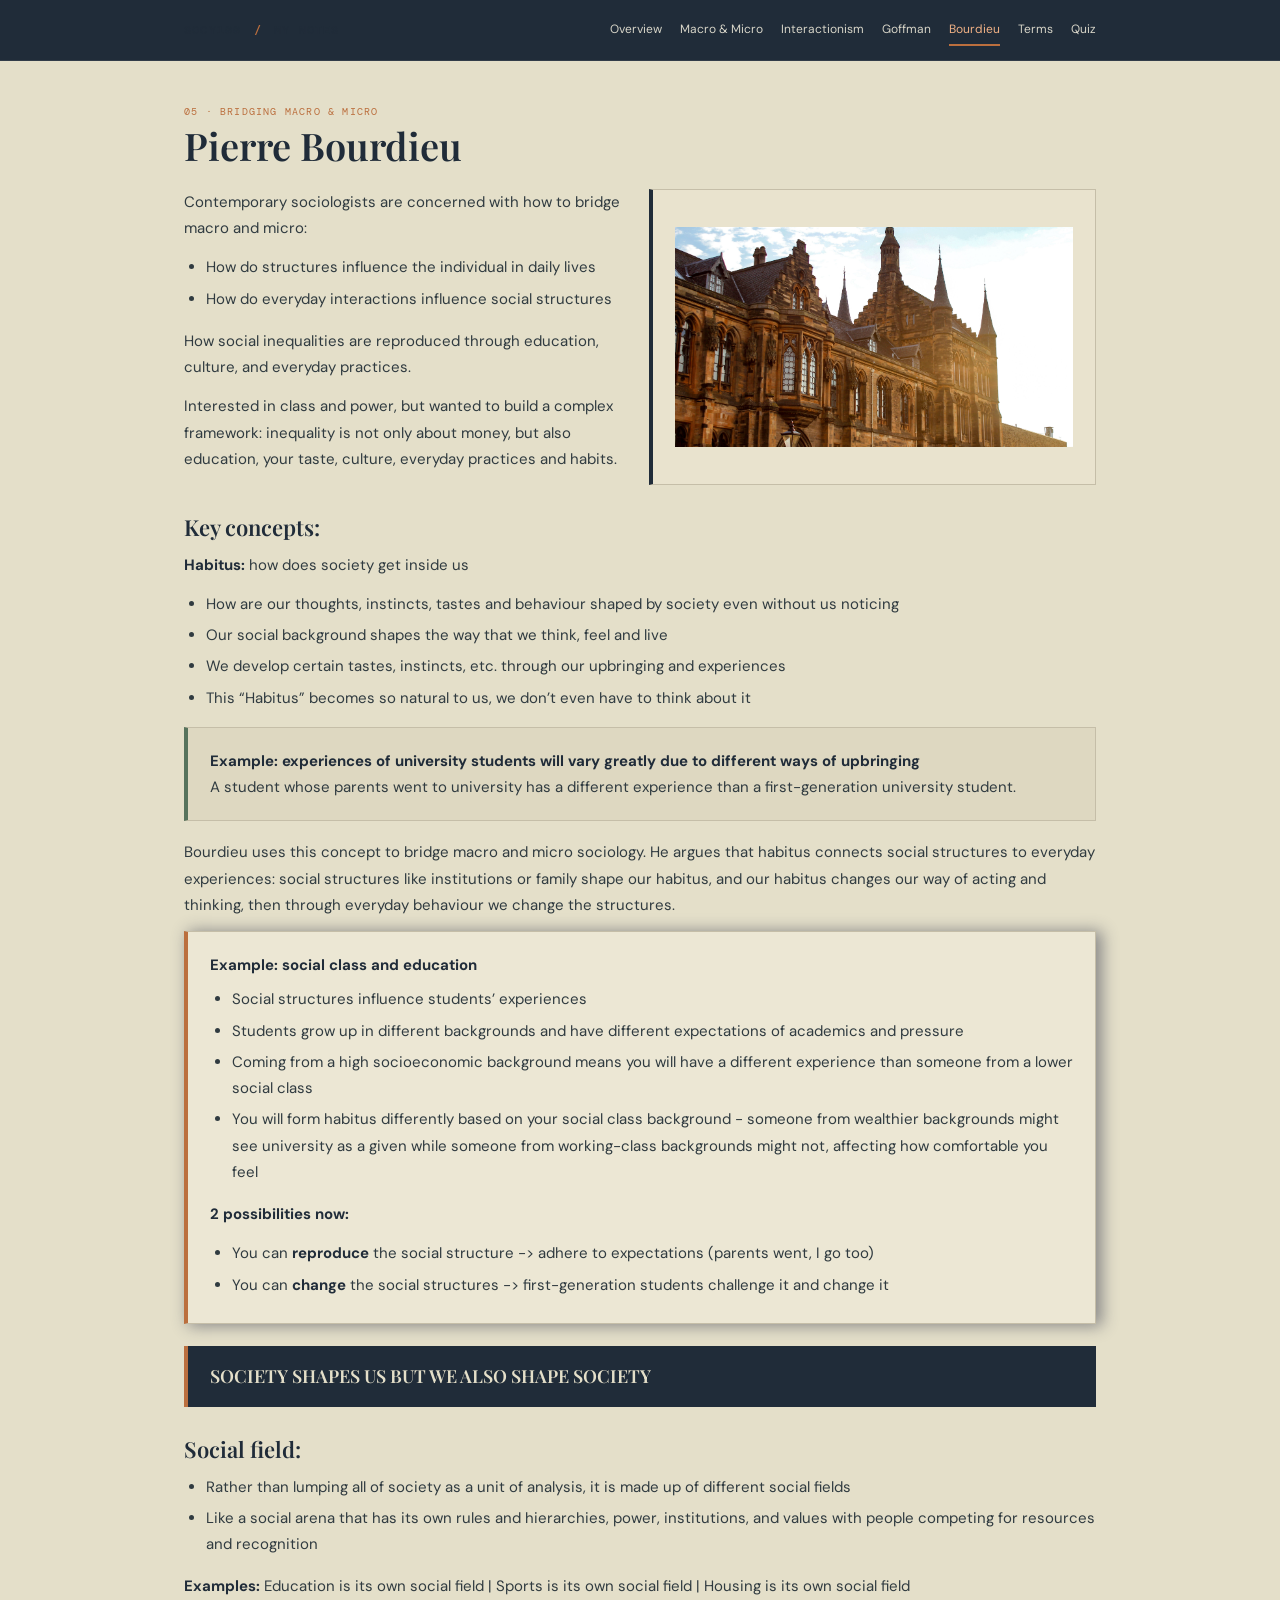
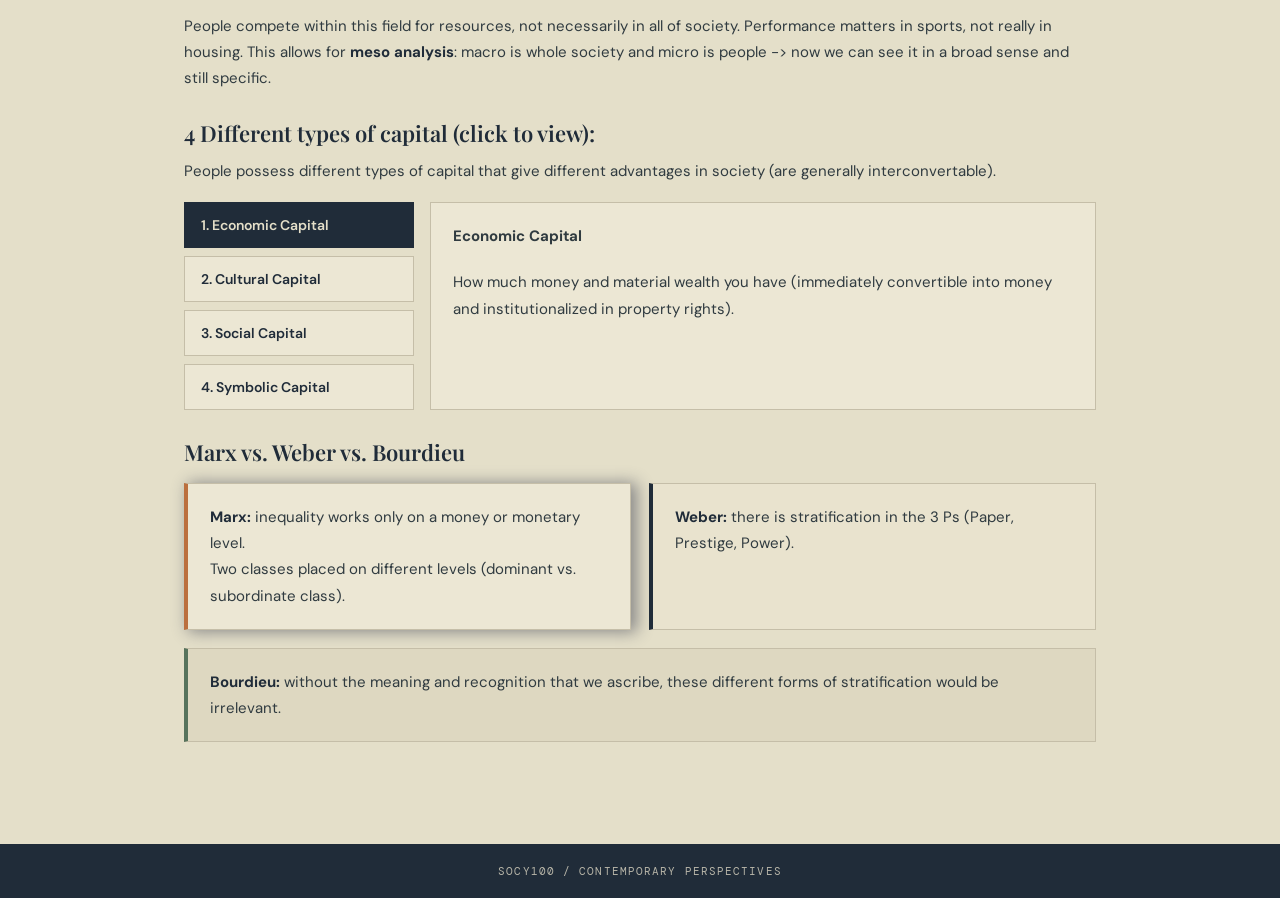
==== bourdieu.html @ b2c7a216 "[TASK] finally finished" ====
<!doctype html>
<html lang="en">
<head>
  <meta charset="utf-8">
  <meta name="viewport" content="width=device-width, initial-scale=1">
  <title>Pierre Bourdieu — SOCY100</title>
  <link rel="stylesheet" href="style.css">
  <link href="https://fonts.googleapis.com/css2?family=DM+Mono:wght@400;500&family=DM+Sans:wght@400;500;600&family=Playfair+Display:ital,wght@0,600;1,600&display=swap" rel="stylesheet">
</head>
<body>
  <nav>
    <div class="container">
      <b><a href="index.html">SOCY100 <i>/</i> MY NOTES</a></b>
      <div class="nav-links">
        <a href="index.html">Overview</a>
        <a href="macro.html">Macro &amp; Micro</a>
        <a href="symbolic.html">Interactionism</a>
        <a href="goffman.html">Goffman</a>
        <a href="bourdieu.html" class="active">Bourdieu</a>
        <a href="terms.html">Terms</a>
        <a href="quiz.html">Quiz</a>
      </div>
    </div>
  </nav>

  <main class="container">
    <section>
      <div class="sec-n">05 · BRIDGING MACRO &amp; MICRO</div>
      <h1 class="page-title">Pierre Bourdieu</h1>

      <div class="row">
        <div>
          <p>Contemporary sociologists are concerned with how to bridge macro and micro:</p>
          <ul>
            <li>How do structures influence the individual in daily lives</li>
            <li>How do everyday interactions influence social structures</li>
          </ul>
          <p>How social inequalities are reproduced through education, culture, and everyday practices.</p>
          <p>Interested in class and power, but wanted to build a complex framework: inequality is not only about money, but also education, your taste, culture, everyday practices and habits.</p>
        </div>
        <div class="card bc" style="display:flex;align-items:center;justify-content:center">
          <img src="img/univ.jpg" alt="University campus" style="width:100%;max-height:220px;object-fit:cover" onerror="this.outerHTML='<p><b>Bridging Macro &amp; Micro</b><br>Class, education, and everyday practices</p>'">
        </div>
      </div>

      <h3>Key concepts:</h3>
      <p><b>Habitus:</b> how does society get inside us</p>
      <ul>
        <li>How are our thoughts, instincts, tastes and behaviour shaped by society even without us noticing</li>
        <li>Our social background shapes the way that we think, feel and live</li>
        <li>We develop certain tastes, instincts, etc. through our upbringing and experiences</li>
        <li>This “Habitus” becomes so natural to us, we don’t even have to think about it</li>
      </ul>

      <div class="card cc">
        <b>Example: experiences of university students will vary greatly due to different ways of upbringing</b><br>
        A student whose parents went to university has a different experience than a first-generation university student.
      </div>

      <p style="margin-top:18px">Bourdieu uses this concept to bridge macro and micro sociology. He argues that habitus connects social structures to everyday experiences: social structures like institutions or family shape our habitus, and our habitus changes our way of acting and thinking, then through everyday behaviour we change the structures.</p>

      <div class="card ac">
        <b>Example: social class and education</b>
        <ul>
          <li>Social structures influence students’ experiences</li>
          <li>Students grow up in different backgrounds and have different expectations of academics and pressure</li>
          <li>Coming from a high socioeconomic background means you will have a different experience than someone from a lower social class</li>
          <li>You will form habitus differently based on your social class background - someone from wealthier backgrounds might see university as a given while someone from working-class backgrounds might not, affecting how comfortable you feel</li>
        </ul>
        <p><b>2 possibilities now:</b></p>
        <ul style="margin-bottom:0">
          <li>You can <b>reproduce</b> the social structure -> adhere to expectations (parents went, I go too)</li>
          <li>You can <b>change</b> the social structures -> first-generation students challenge it and change it</li>
        </ul>
      </div>

      <div class="quote">SOCIETY SHAPES US BUT WE ALSO SHAPE SOCIETY</div>

      <h3>Social field:</h3>
      <ul>
        <li>Rather than lumping all of society as a unit of analysis, it is made up of different social fields</li>
        <li>Like a social arena that has its own rules and hierarchies, power, institutions, and values with people competing for resources and recognition</li>
      </ul>
      <p><b>Examples:</b> Education is its own social field | Sports is its own social field | Housing is its own social field</p>
      <p>People compete within this field for resources, not necessarily in all of society. Performance matters in sports, not really in housing. This allows for <b>meso analysis</b>: macro is whole society and micro is people -> now we can see it in a broad sense and still specific.</p>

      <h3>4 Different types of capital (click to view):</h3>
      <p>People possess different types of capital that give different advantages in society (are generally interconvertable).</p>

      <div class="capital-layout">
        <div class="tabs" id="tabs">
          <button class="on">1. Economic Capital</button>
          <button>2. Cultural Capital</button>
          <button>3. Social Capital</button>
          <button>4. Symbolic Capital</button>
        </div>
        <div class="card">
          <div class="pane on">
            <h4 style="margin-top:0">Economic Capital</h4>
            <p>How much money and material wealth you have (immediately convertible into money and institutionalized in property rights).</p>
          </div>
          <div class="pane">
            <h4 style="margin-top:0">Cultural Capital: Things you have and know</h4>
            <ul>
              <li><b>Embodied:</b> qualities of your mind and body (skills, looks, accent, postures, tastes, ...)</li>
              <li><b>Objectified:</b> material objects (vintage clothes, art, books - just not money)</li>
              <li><b>Institutionalized:</b> qualifications, credentials, social measures of capital (law degree, …)</li>
            </ul>
            <p style="margin-bottom:0"><b>Example:</b> house -> economic capital transformed into cultural capital.</p>
          </div>
          <div class="pane">
            <h4 style="margin-top:0">Social Capital: The people you know</h4>
            <ul>
              <li>Social networks and group memberships</li>
              <li><b>Volume of Social Capital:</b> size of network one can mobilize & capital possessed by each one
                <li>
                    Requires unceasing, long-term effort of sociability (investing time, gifting presents)
                </li>
            </ul>
          </div>
          <div class="pane">
            <h4 style="margin-top:0">Symbolic Capital (separate from the other three)</h4>
            <ul>
              <li>Recognition and legitimacy of other capital</li>
              <li>Without symbolic capital, other capital would be insignificant</li>
              <li><b>Example:</b> you study in another country, get a degree, come to a Western country and it is not recognized -> the cultural capital loses its value without symbolic capital</li>
            </ul>
          </div>
        </div>
      </div>

      <h3>Marx vs. Weber vs. Bourdieu</h3>
      <div class="row">
        <div class="card ac"><b>Marx:</b> inequality works only on a money or monetary level.<br>Two classes placed on different levels (dominant vs. subordinate class).</div>
        <div class="card bc"><b>Weber:</b> there is stratification in the 3 Ps (Paper, Prestige, Power).</div>
        <div class="card cc" style="grid-column: 1 / -1"><b>Bourdieu:</b> without the meaning and recognition that we ascribe, these different forms of stratification would be irrelevant.</div>
      </div>
    </section>

    
  </main>

  <footer>SOCY100 / CONTEMPORARY PERSPECTIVES</footer>
  <script src="script.js"></script>
</body>
</html>
---- style.css ----
:root {
  --navy: #202C39;
  --navy2: #283845;
  --cream: #E4DFC9;
  --beige: #D8D3BC;
  --card: #ECE7D4;
  --rust: #BB6F3E;
  --white: #FFFFFF;
  --text: #303b40;
  --muted: #6e716b;
  --border: #c5bea8;
  --sans: "DM Sans", Arial, sans-serif;
  --serif: "Playfair Display", Georgia, serif;
  --mono: "DM Mono", monospace;
}

* {
  box-sizing: border-box;
}

html {
  scroll-behavior: smooth;
}

body {
  margin: 0;
  background: var(--cream);
  color: var(--text);
  font: 15px/1.75 var(--sans);
  min-height: 100vh;
  display: flex;
  flex-direction: column;
}

a {
  color: inherit;
  text-decoration: none;
}

.container {
  max-width: 960px;
  margin: 0 auto;
  padding: 0 24px;
}

/* Navigation */
nav {
  background: var(--navy);
  color: var(--cream);
  position: sticky;
  top: 0;
  z-index: 50;
  border-bottom: 1px solid rgba(255, 255, 255, 0.08);
}

nav .container {
  display: flex;
  align-items: center;
  justify-content: space-between;
  min-height: 60px;
  gap: 16px;
  flex-wrap: wrap;
}

nav b {
  font: 500 12px var(--mono);
  letter-spacing: 0.1em;
}

nav b i {
  font-style: normal;
  color: var(--rust);
  padding: 0 4px;
}

.nav-links {
  display: flex;
  gap: 18px;
  flex-wrap: wrap;
}

.nav-links a {
  font-size: 12px;
  color: #d7d5c8;
  padding: 4px 0;
  border-bottom: 2px solid transparent;
  transition: color 0.2s, border-color 0.2s;
}

.nav-links a:hover,
.nav-links a.active {
  color: #f0b185;
  border-bottom-color: var(--rust);
}

/* Hero Slideshow (index.html) */
.hero {
  position: relative;
  height: 360px;
  background: var(--navy2);
  overflow: hidden;
  border-bottom: 1px solid var(--border);
}

.slide {
  position: absolute;
  inset: 0;
  opacity: 0;
  transition: opacity 0.7s ease;
  background: linear-gradient(135deg, #202C39 0%, #374a5a 100%);
}

.slide[style*="--g:1"] {
  background: linear-gradient(135deg, #283845 0%, #5c4333 100%);
}

.slide[style*="--g:2"] {
  background: linear-gradient(135deg, #1b2530 0%, #463c35 100%);
}

.slide.on {
  opacity: 1;
}

.slide img {
  width: 100%;
  height: 100%;
  object-fit: cover;
  opacity: 0.35;
}

.ov {
  position: relative;
  z-index: 2;
  height: 100%;
  display: flex;
  align-items: center;
  color: var(--cream);
}

.kick {
  font: 10px var(--mono);
  letter-spacing: 0.14em;
  color: #e4a071;
  margin-bottom: 12px;
}

.hero h1 {
  font: 600 clamp(32px, 5vw, 52px)/1.12 var(--serif);
  margin: 0;
  max-width: 720px;
}

.hero h1 em {
  color: #e4a071;
  font-style: italic;
}

.dots {
  position: absolute;
  bottom: 18px;
  left: 50%;
  transform: translateX(-50%);
  display: flex;
  gap: 8px;
  z-index: 3;
}

.dots button {
  width: 9px;
  height: 9px;
  border-radius: 50%;
  border: 1px solid var(--cream);
  background: transparent;
  padding: 0;
  cursor: pointer;
}

.dots button.on {
  background: var(--rust);
  border-color: var(--rust);
}

/* Main Content */
main.container {
  flex: 1;
  padding-top: 44px;
  padding-bottom: 60px;
}

section {
  margin-bottom: 42px;
}

.sec-n {
  font: 10px var(--mono);
  letter-spacing: 0.12em;
  color: var(--rust);
  margin-bottom: 6px;
}

h1.page-title,
h2 {
  font: 600 clamp(28px, 4vw, 38px)/1.18 var(--serif);
  color: var(--navy);
  margin: 0 0 20px;
}

h3 {
  font: 600 22px/1.3 var(--serif);
  color: var(--navy);
  margin: 28px 0 10px;
}

p {
  margin: 0 0 13px;
}

ul {
  padding-left: 22px;
  margin: 8px 0 16px;
}

li {
  margin: 5px 0;
}

b {
  color: var(--navy);
}

mark {
  background: #e7bd9d;
  color: var(--navy);
  padding: 2px 6px;
}

/* Cards & Grid Layout */
.row {
  display: grid;
  grid-template-columns: repeat(2, 1fr);
  gap: 18px;
  margin: 16px 0;
}

.card {
  background: var(--card);
  border: 1px solid var(--border);
  padding: 20px 22px;
}

.card.ac {
  border-left: 4px solid var(--rust);
  box-shadow: 5px 1px 15px 1px #888888; /* Outer shadow */
}

.card.bc {
  background: #e9e3ce;
  border-left: 4px solid var(--navy);
}

.card.cc {
  background: #ded8c1;
  border-left: 4px solid #57735c;
}

.quote {
  background: var(--navy);
  color: var(--cream);
  font: 600 18px/1.4 var(--serif);
  padding: 18px 22px;
  margin: 22px 0;
  border-left: 4px solid var(--rust);
}

.yr {
  font: 10px var(--mono);
  letter-spacing: 0.08em;
  color: var(--rust);
  margin-bottom: 4px;
}

/* People Strip (index.html) */
.strip-wrap {
  position: relative;
  display: flex;
  align-items: center;
  gap: 8px;
}

.strip {
  display: flex;
  gap: 14px;
  overflow-x: auto;
  scroll-behavior: smooth;
  padding: 6px 2px 14px;
}

.person {
  min-width: 200px;
  max-width: 200px;
  background: var(--card);
  border: 1px solid var(--border);
  padding: 16px;
  display: flex;
  flex-direction: column;
}

.person img {
  width: 100%;
  height: 150px;
  object-fit: cover;
  margin-top: auto;
  border: 1px solid var(--border);
}

.av {
  width: 34px;
  height: 34px;
  border-radius: 50%;
  background: var(--navy);
  color: var(--cream);
  font: 11px var(--mono);
  display: grid;
  place-items: center;
  margin-bottom: 10px;
}

.person p {
  font-size: 13px;
  color: var(--muted);
  margin: 6px 0 12px;
}

.arr {
  background: var(--navy);
  color: var(--cream);
  border: 0;
  width: 32px;
  height: 32px;
  font-size: 18px;
  cursor: pointer;
  flex-shrink: 0;
}

.arr:hover {
  background: var(--rust);
}

/* Timeline Grid */
.tl {
  display: grid;
  grid-template-columns: repeat(2, 1fr);
  gap: 16px;
}

/* Macro/Micro Icon Placeholders */
.ph {
  background: var(--navy2);
  color: var(--cream);
  height: 110px;
  display: grid;
  place-items: center;
  font-size: 38px;
  border: 1px solid var(--border);
}

.ph.g {
  background: #475b52;
}

/* Bourdieu Interactive Capital Tabs */
.capital-layout {
  display: grid;
  grid-template-columns: 230px 1fr;
  gap: 16px;
  margin: 18px 0 28px;
}

.tabs {
  display: flex;
  flex-direction: column;
  gap: 8px;
}

.tabs button {
  background: var(--card);
  border: 1px solid var(--border);
  padding: 13px 16px;
  text-align: left;
  font: 600 14px var(--sans);
  color: var(--navy);
  cursor: pointer;
  transition: background 0.15s, border-color 0.15s;
}

.tabs button:hover {
  border-color: var(--rust);
}

.tabs button.on {
  background: var(--navy);
  color: var(--cream);
  border-color: var(--navy);
}

.pane {
  display: none;
}

.pane.on {
  display: block;
}

/* Quiz */
.progress {
  height: 6px;
  background: var(--beige);
  margin-bottom: 20px;
}

.progress-bar {
  height: 100%;
  width: 0%;
  background: var(--rust);
  transition: width 0.25s ease;
}

#a {
  display: grid;
  grid-template-columns: 1fr 1fr;
  gap: 10px;
  margin-top: 14px;
}

.opt {
  background: var(--cream);
  border: 1px solid var(--border);
  padding: 12px 14px;
  text-align: left;
  font: 14px var(--sans);
  color: var(--navy);
  cursor: pointer;
}

.opt:hover:not(:disabled) {
  border-color: var(--rust);
  background: #efe9d4;
}

.opt.ok {
  background: #d8e3d5;
  border-color: #57735c;
}

.opt.no {
  background: #eed8cf;
  border-color: #a45140;
}

.btn {
  background: var(--navy);
  color: var(--cream);
  border: 0;
  padding: 10px 18px;
  font: 600 13px var(--sans);
  cursor: pointer;
  margin-top: 14px;
}

.btn:hover {
  background: var(--rust);
}

.d-none {
  display: none !important;
}

/* Page Next/Prev Footer Bar */
.page-nav {
  display: flex;
  justify-content: space-between;
  border-top: 1px solid var(--border);
  padding-top: 22px;
  margin-top: 40px;
  font: 12px var(--mono);
}

.page-nav a {
  color: var(--navy);
  padding: 8px 14px;
  border: 1px solid var(--border);
  background: var(--card);
}

.page-nav a:hover {
  border-color: var(--rust);
  color: var(--rust);
}

footer {
  background: var(--navy);
  color: #b7b5a8;
  text-align: center;
  padding: 20px;
  font: 11px var(--mono);
  letter-spacing: 0.1em;
}

@media (max-width: 700px) {
  .row,
  .tl,
  .capital-layout,
  #a {
    grid-template-columns: 1fr;
  }
}
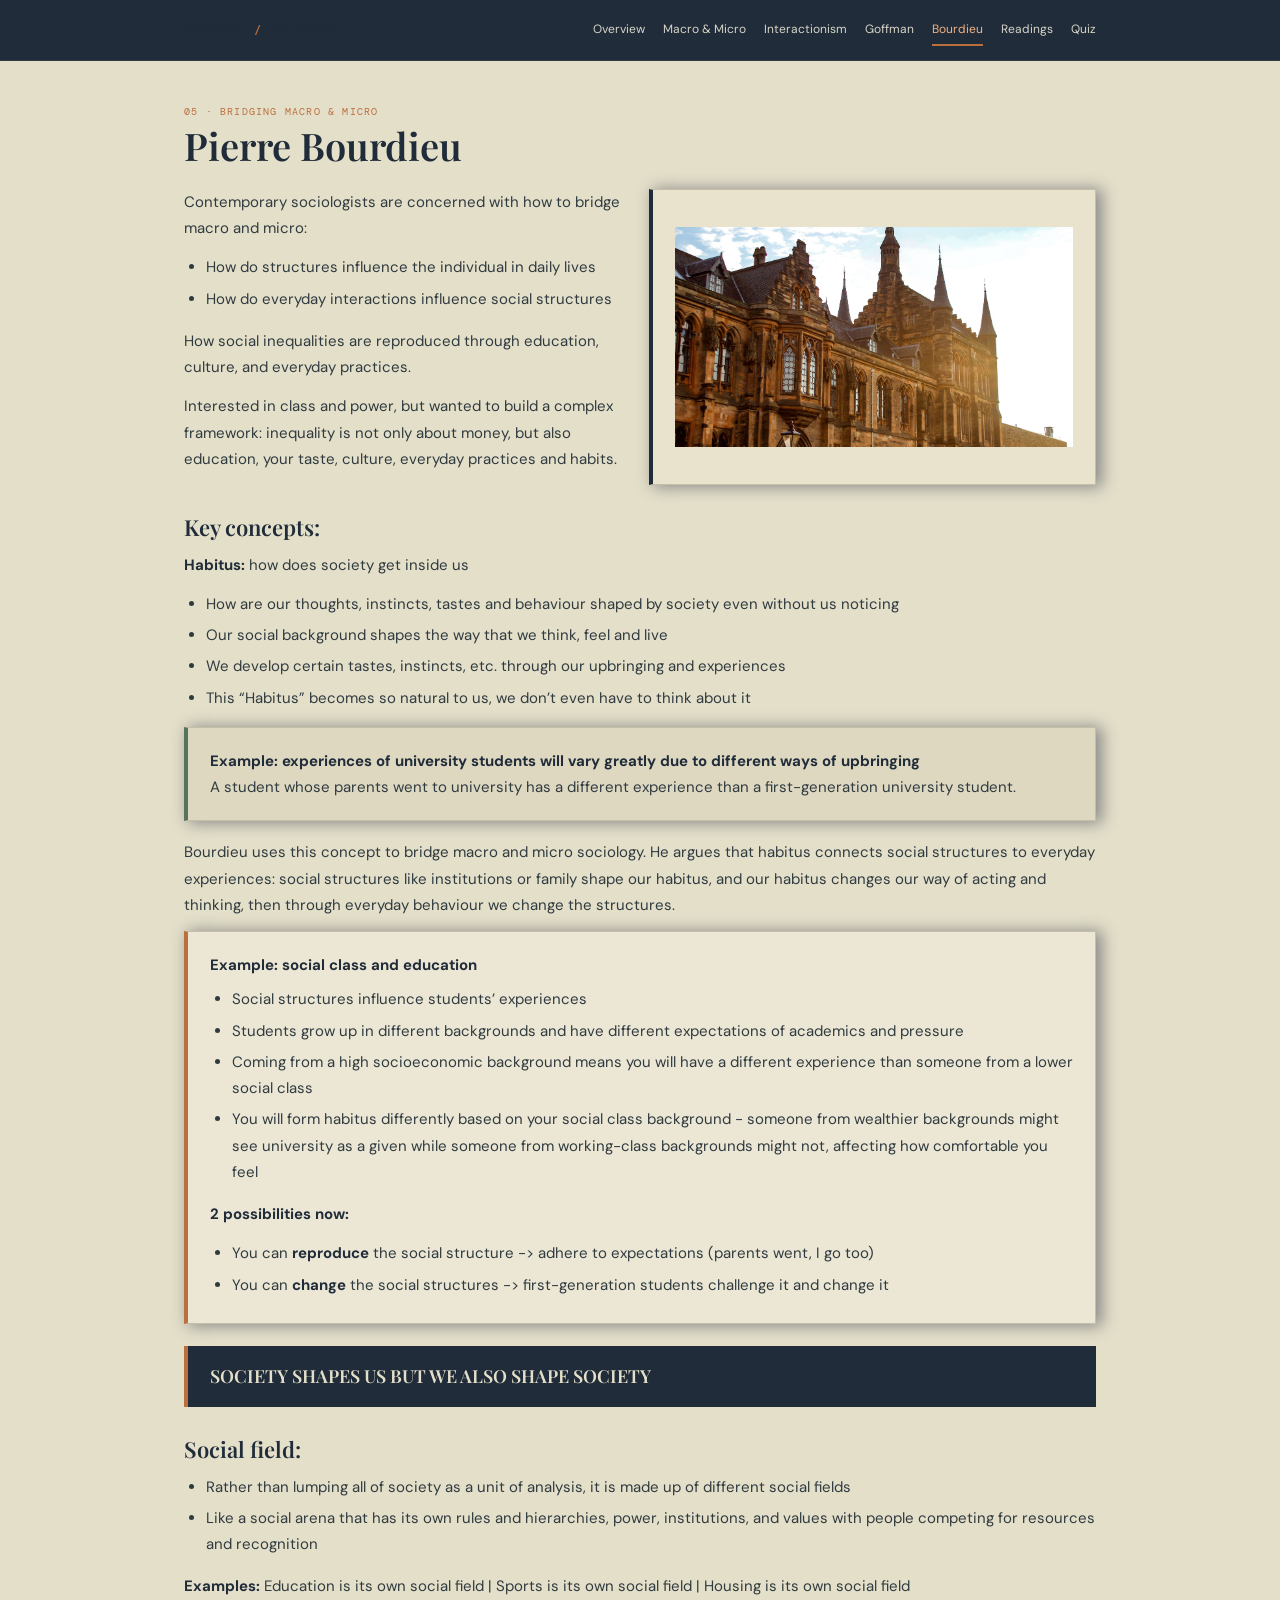
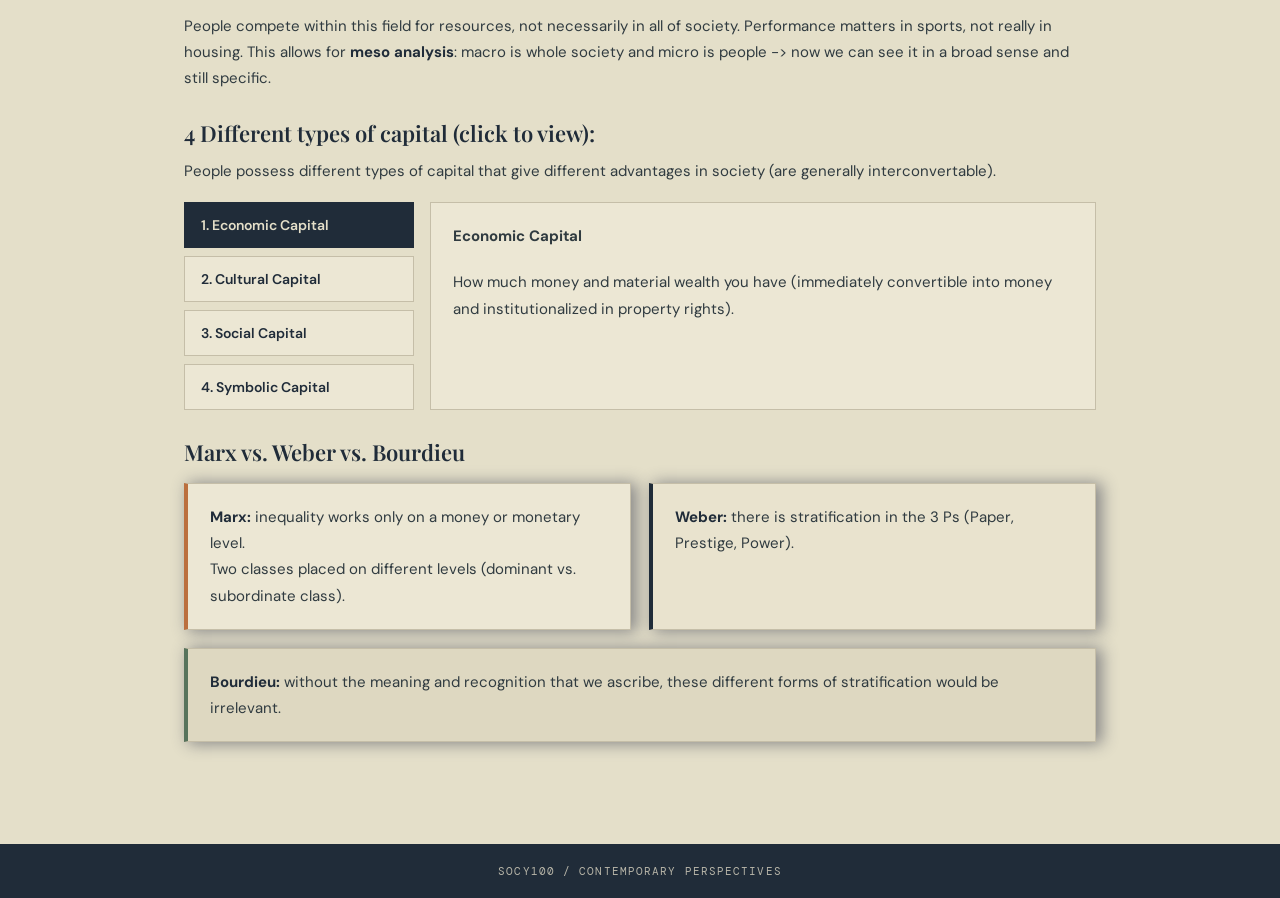
==== commit 8ca065bd: "[TASK] nevermind" ====
--- a/bourdieu.html
+++ b/bourdieu.html
@@ -17,7 +17,7 @@
         <a href="symbolic.html">Interactionism</a>
         <a href="goffman.html">Goffman</a>
         <a href="bourdieu.html" class="active">Bourdieu</a>
-        <a href="terms.html">Terms</a>
+        <a href="readings.html">Readings</a>
         <a href="quiz.html">Quiz</a>
       </div>
     </div>
--- a/style.css
+++ b/style.css
@@ -257,11 +257,15 @@
 .card.bc {
   background: #e9e3ce;
   border-left: 4px solid var(--navy);
+  box-shadow: 5px 1px 15px 1px #888888; /* Outer shadow */
+
 }
 
 .card.cc {
   background: #ded8c1;
   border-left: 4px solid #57735c;
+  box-shadow: 5px 1px 15px 1px #888888; /* Outer shadow */
+
 }
 
 .quote {
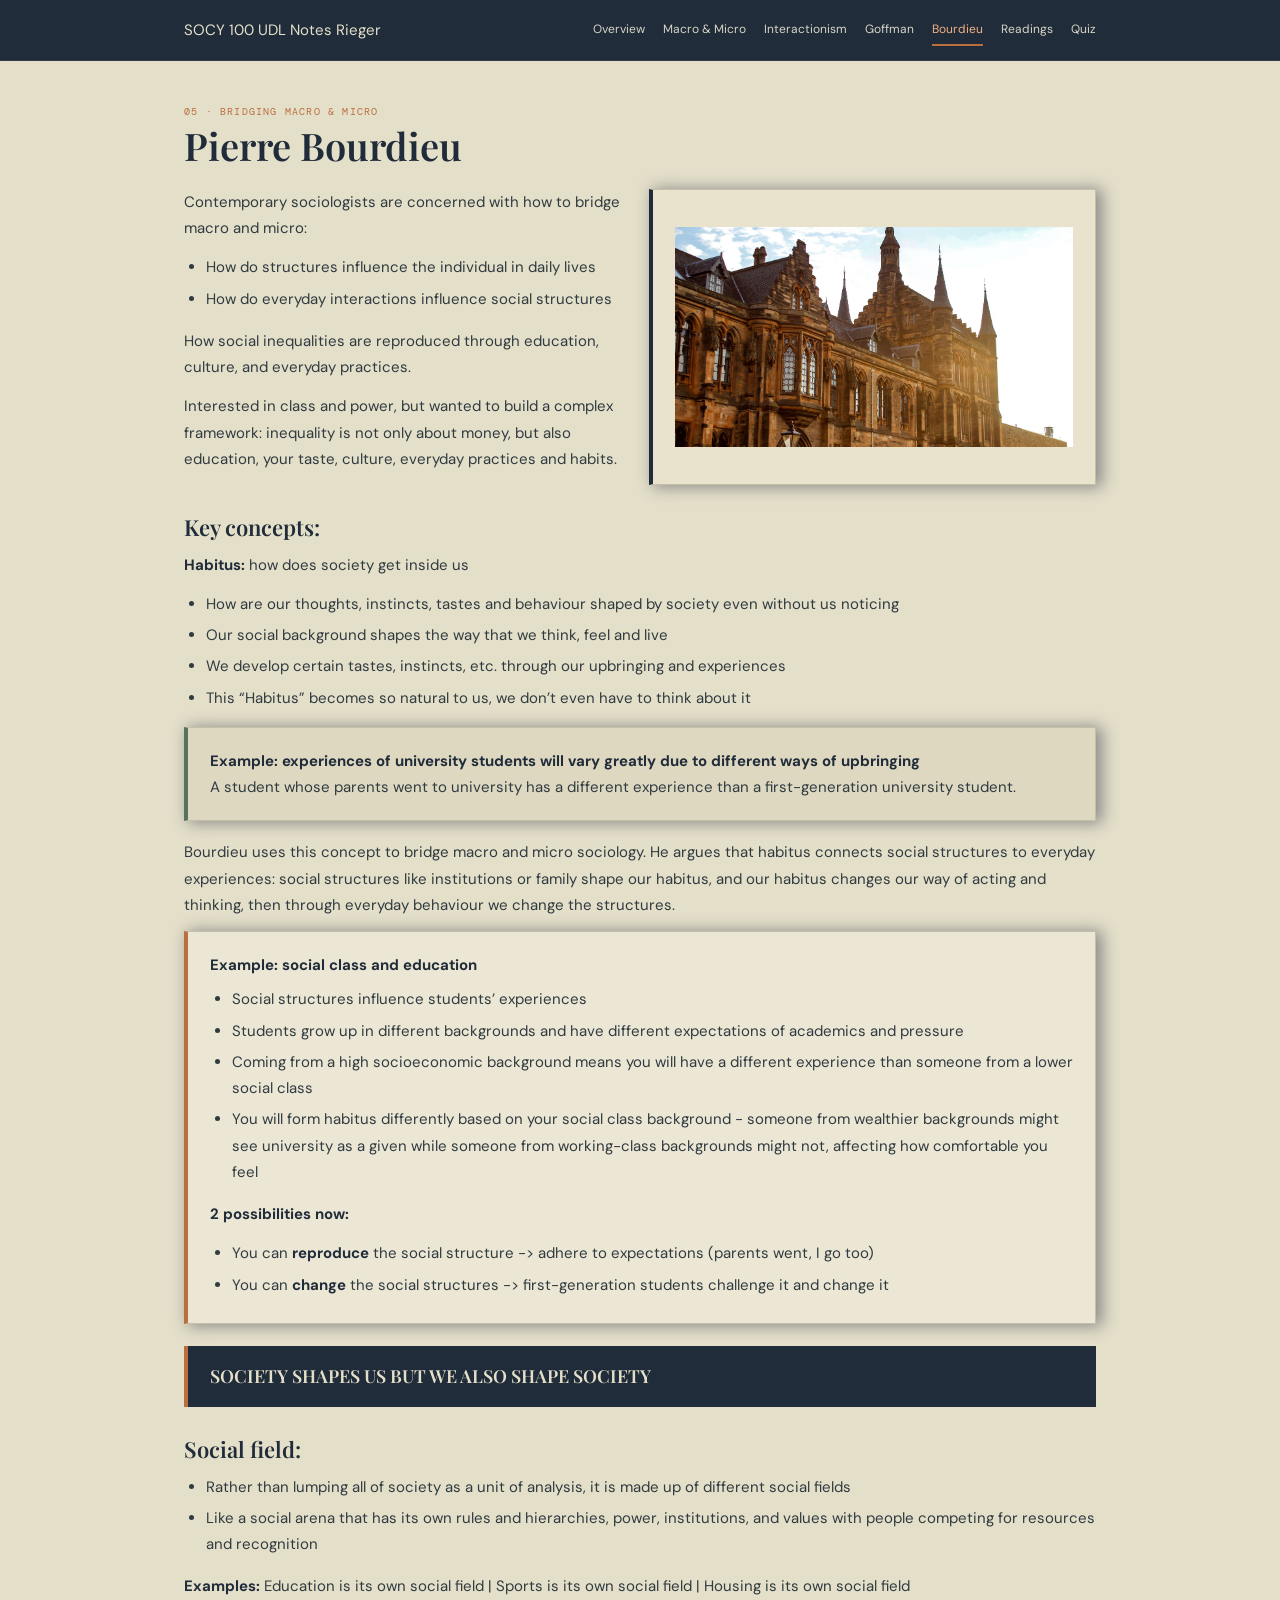
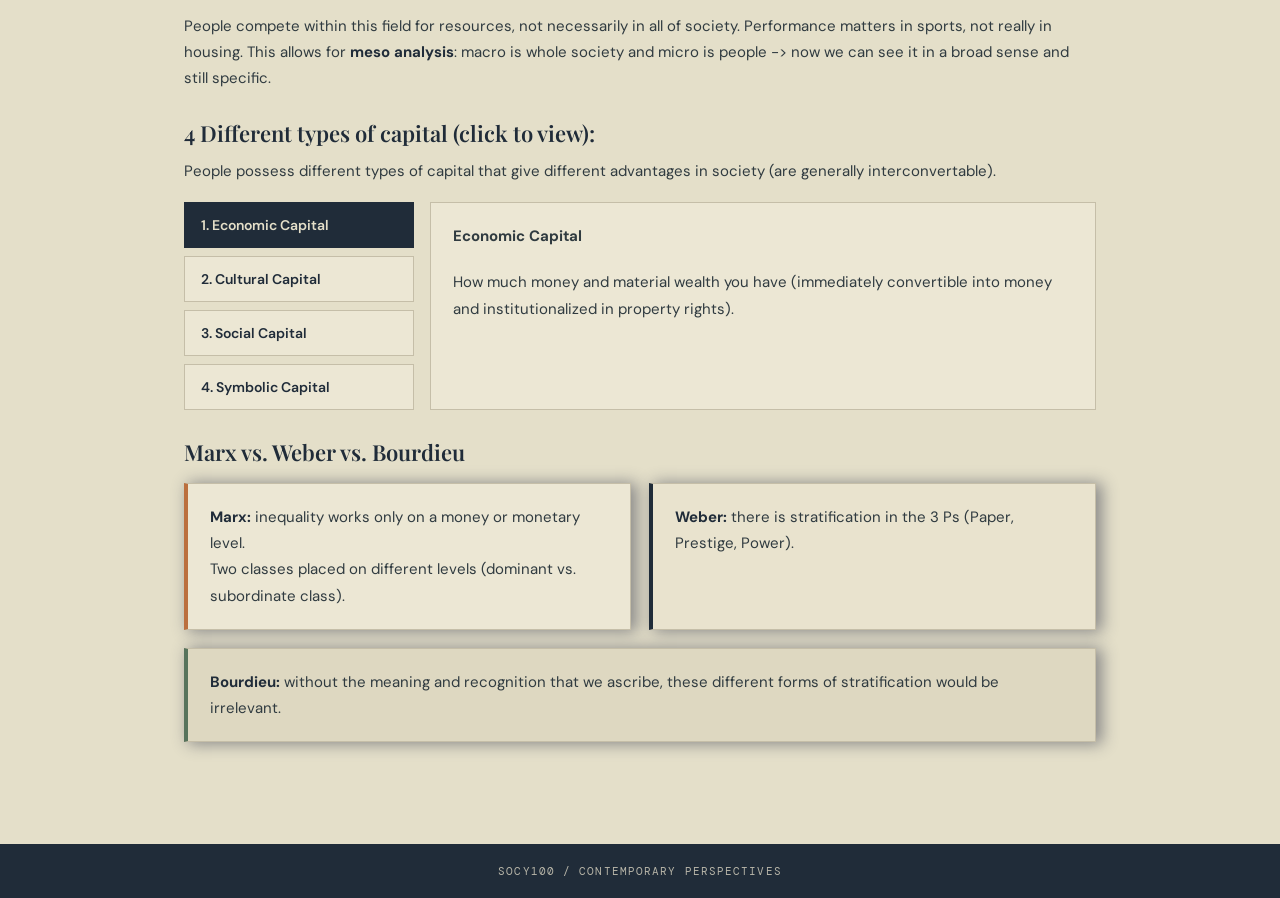
==== commit 2bc6fd84: "[TASK] update header" ====
--- a/bourdieu.html
+++ b/bourdieu.html
@@ -10,7 +10,7 @@
 <body>
   <nav>
     <div class="container">
-      <b><a href="index.html">SOCY100 <i>/</i> MY NOTES</a></b>
+                <a href="index.html">SOCY 100 UDL Notes Rieger</a>
       <div class="nav-links">
         <a href="index.html">Overview</a>
         <a href="macro.html">Macro &amp; Micro</a>
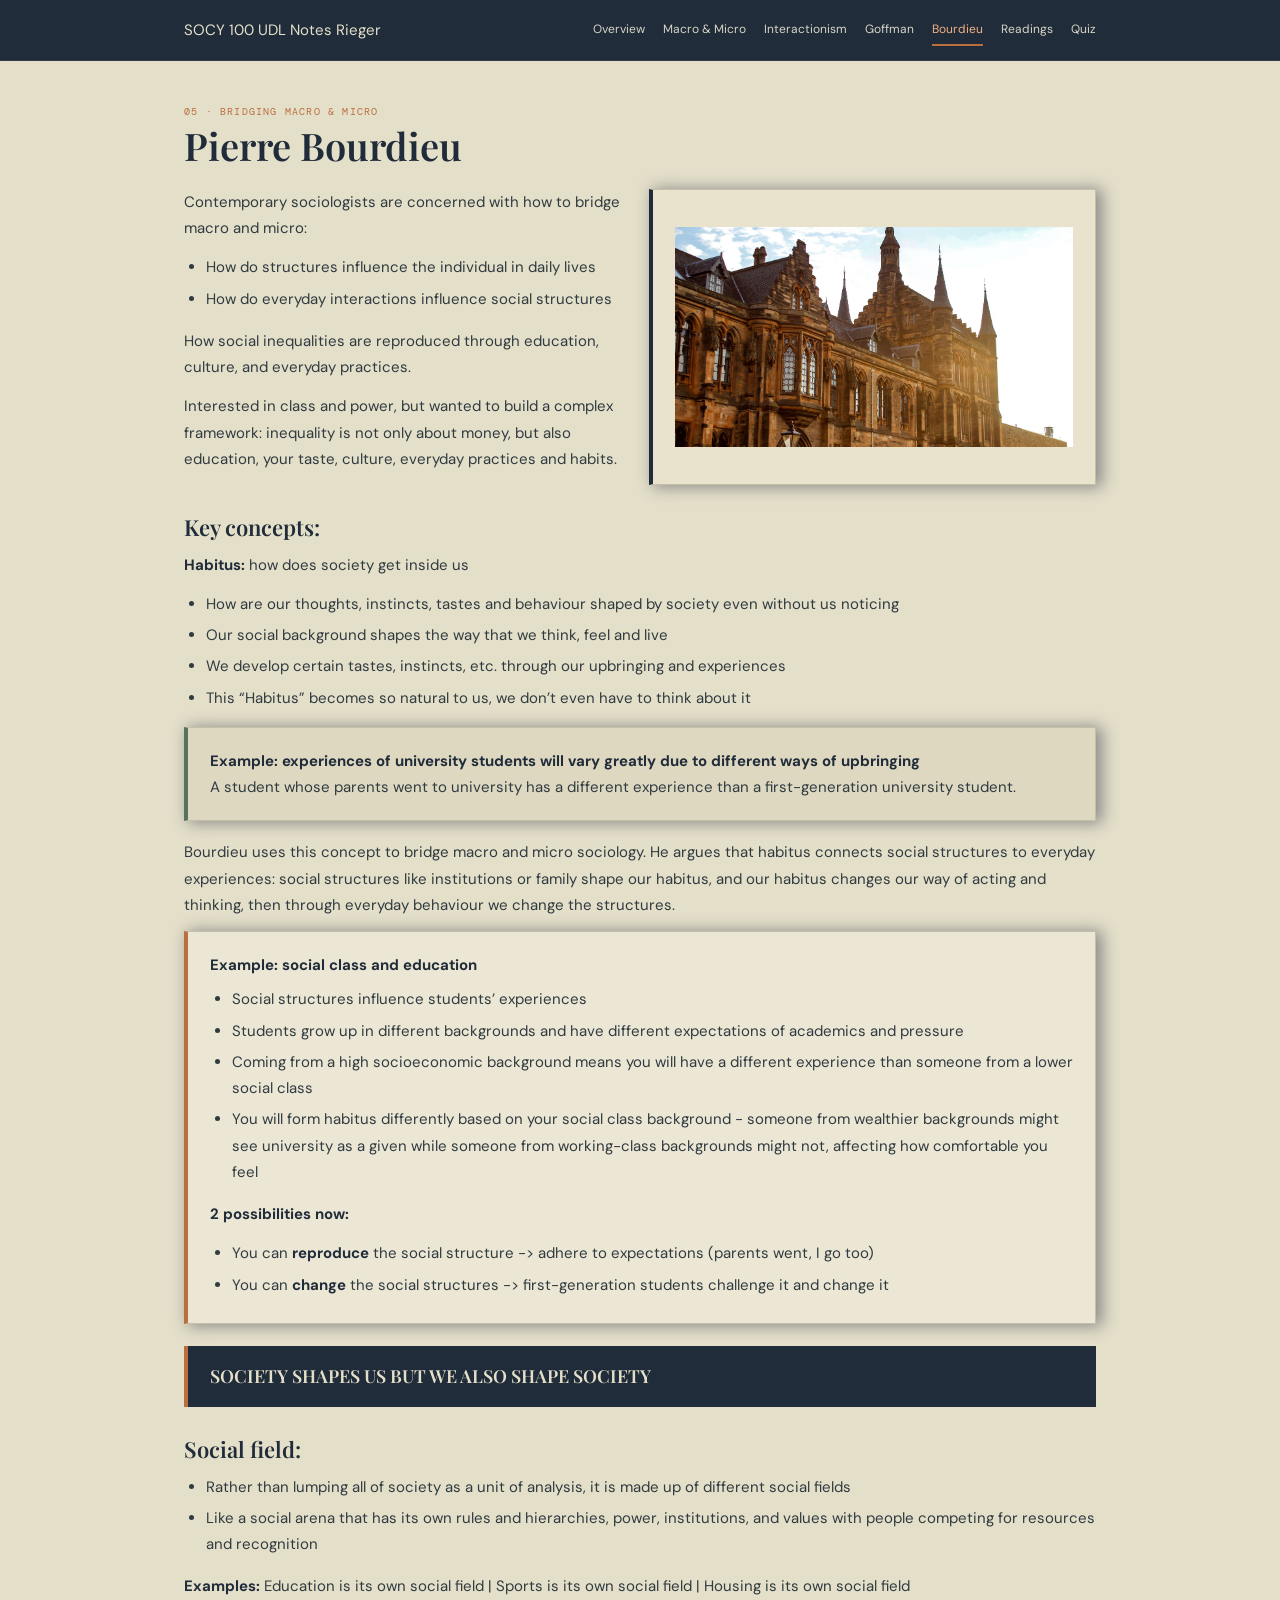
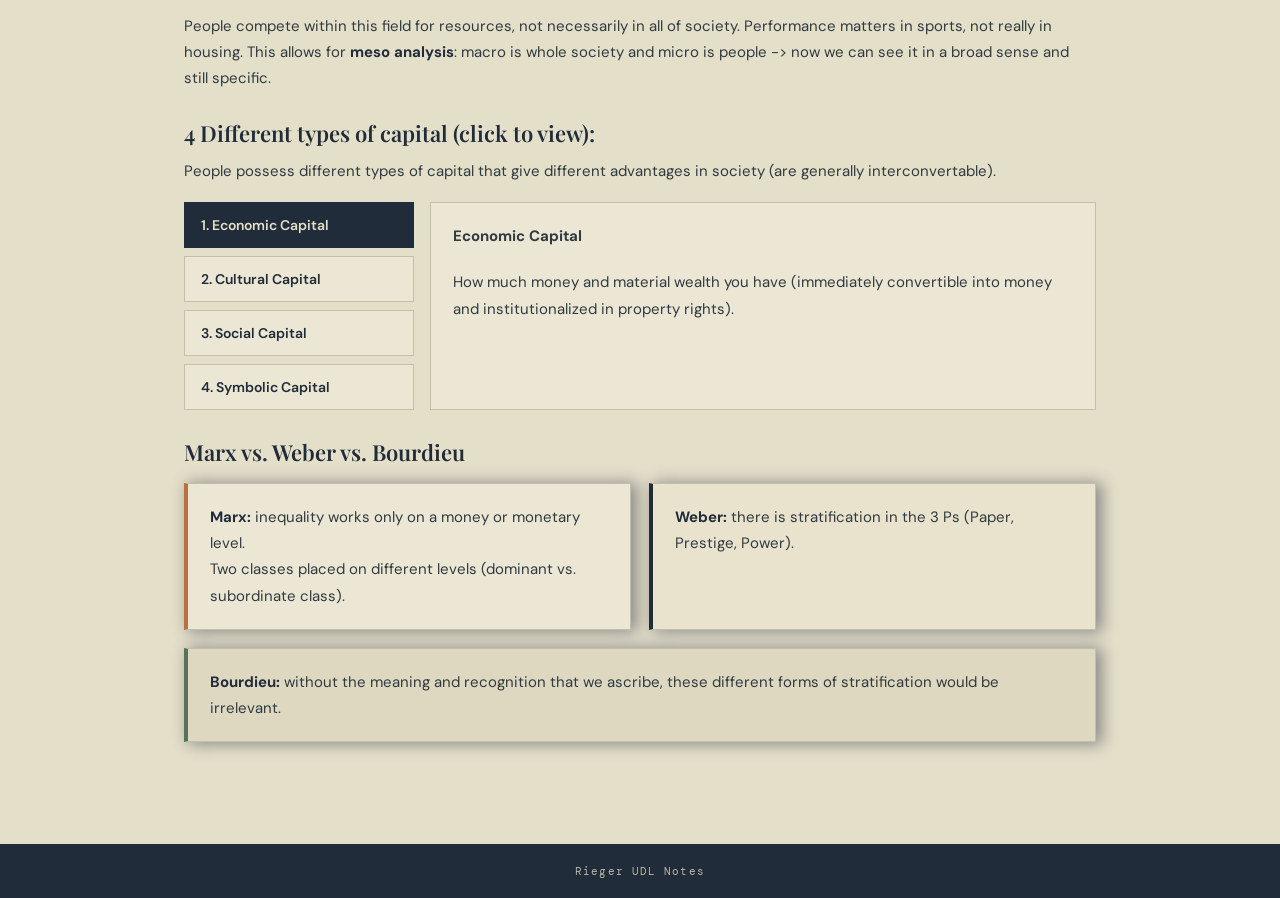
==== commit 9d291220: "[TASK] finsh" ====
--- a/bourdieu.html
+++ b/bourdieu.html
@@ -140,7 +140,7 @@
     
   </main>
 
-  <footer>SOCY100 / CONTEMPORARY PERSPECTIVES</footer>
+  <footer>Rieger UDL Notes</footer>
   <script src="script.js"></script>
 </body>
 </html>
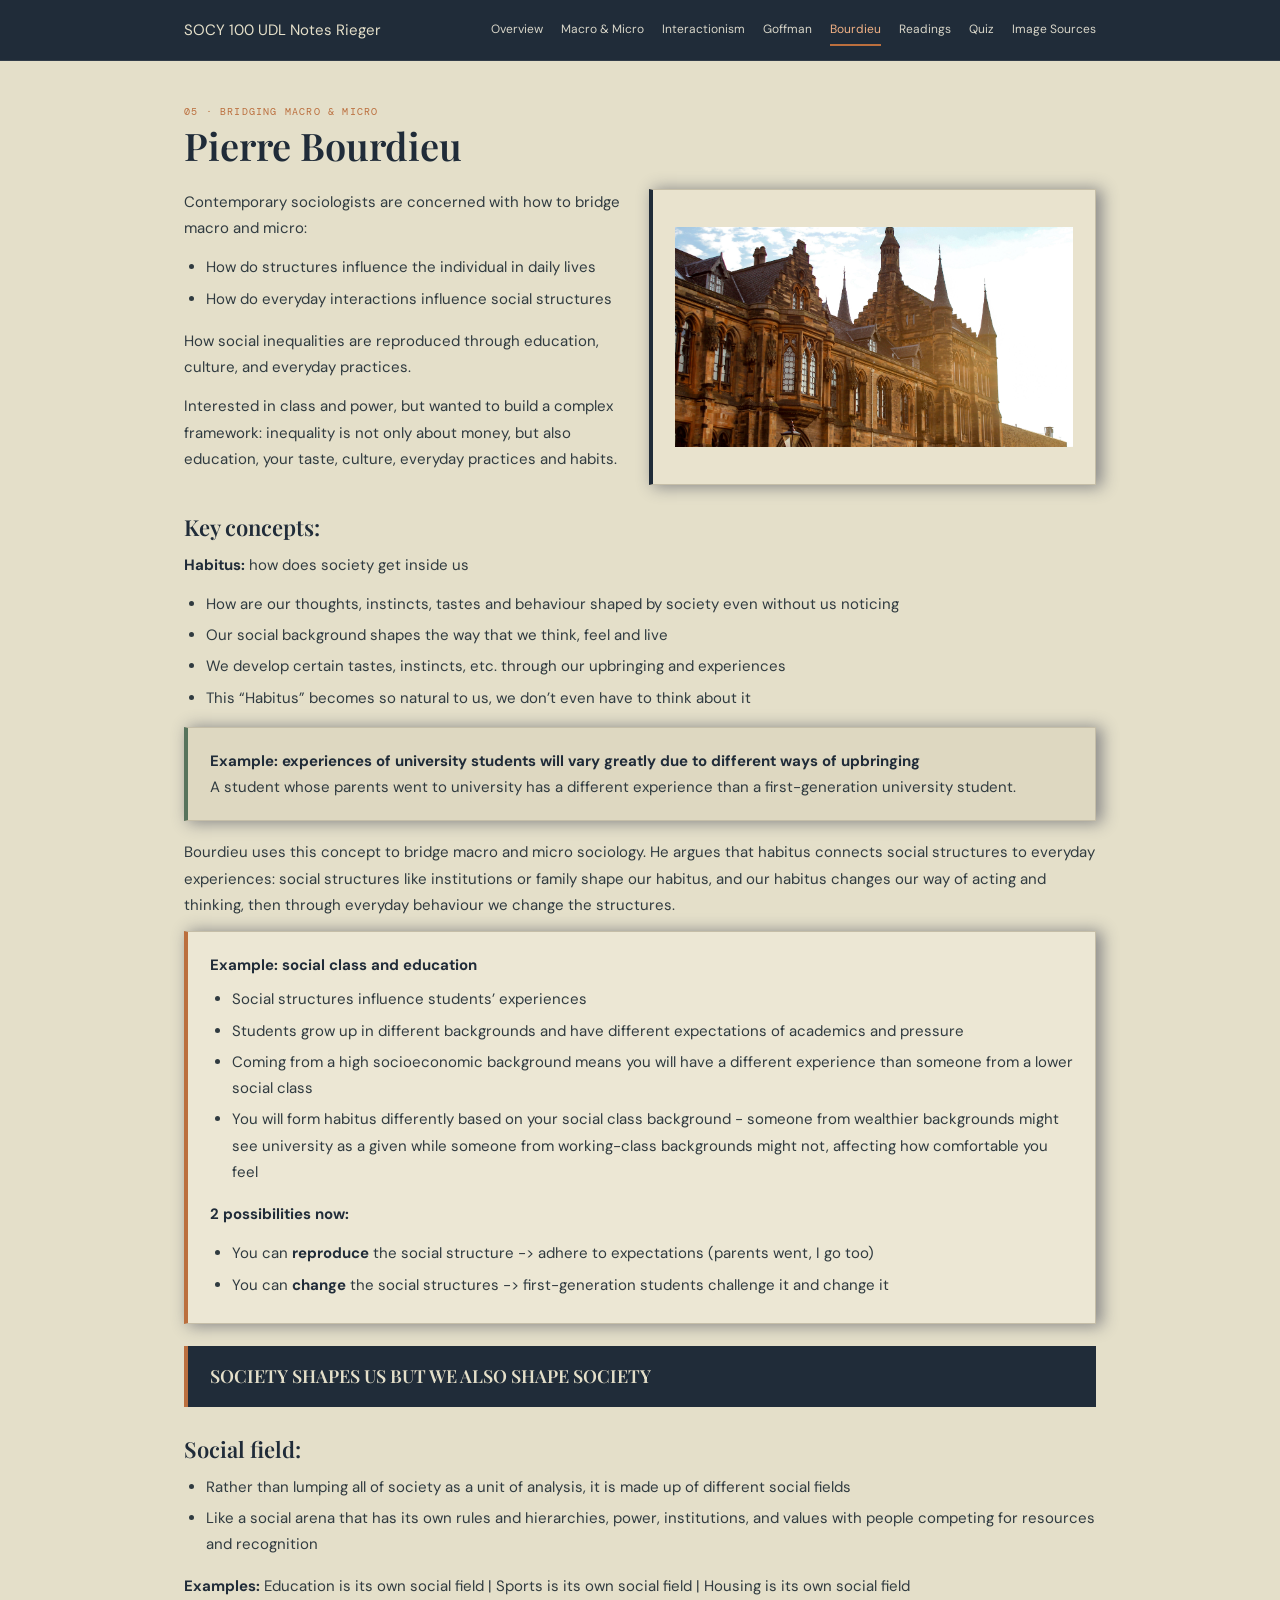
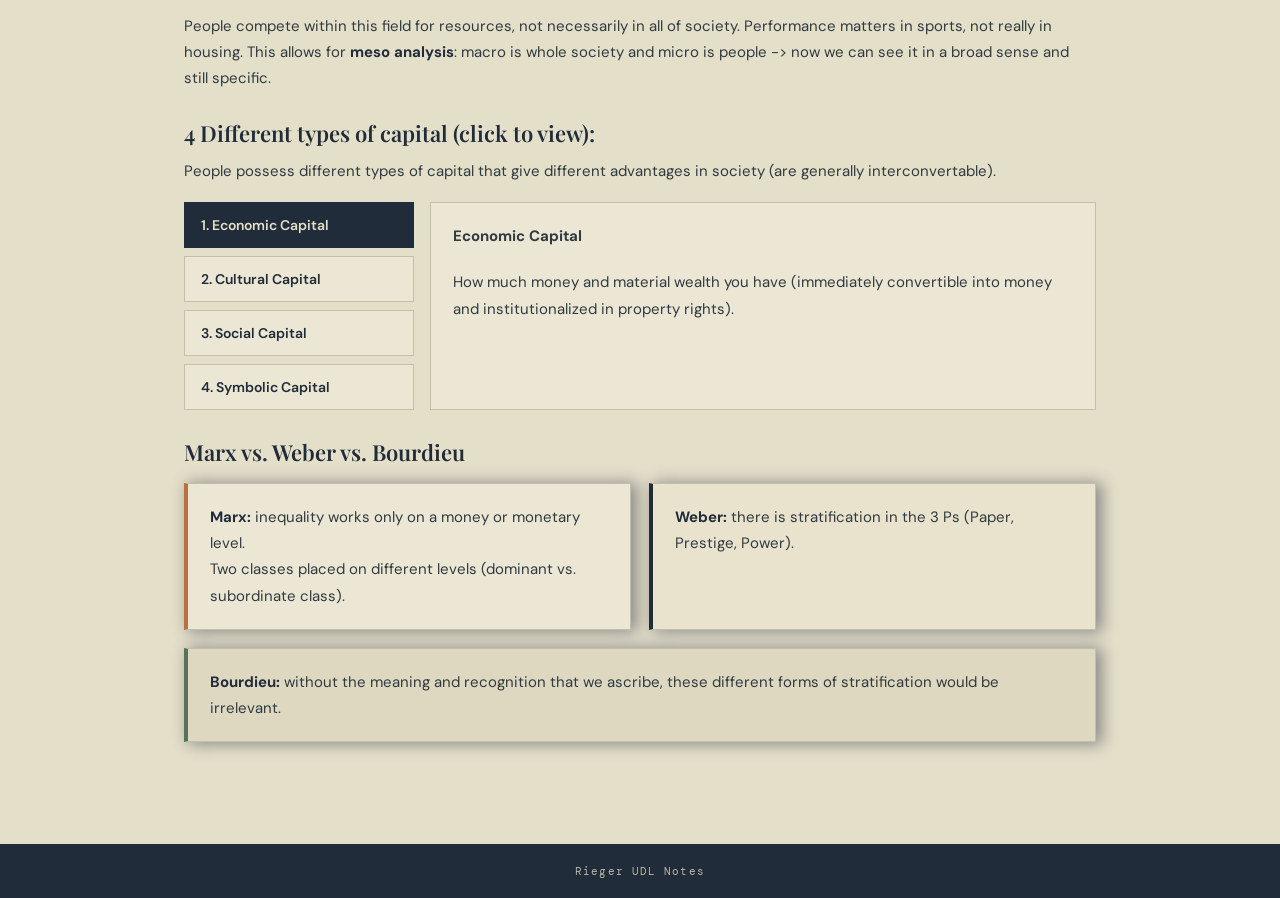
==== commit 115d2fae: "[TASK] sources" ====
--- a/bourdieu.html
+++ b/bourdieu.html
@@ -19,6 +19,8 @@
         <a href="bourdieu.html" class="active">Bourdieu</a>
         <a href="readings.html">Readings</a>
         <a href="quiz.html">Quiz</a>
+                <a href="sources.html">Image Sources</a>
+
       </div>
     </div>
   </nav>
